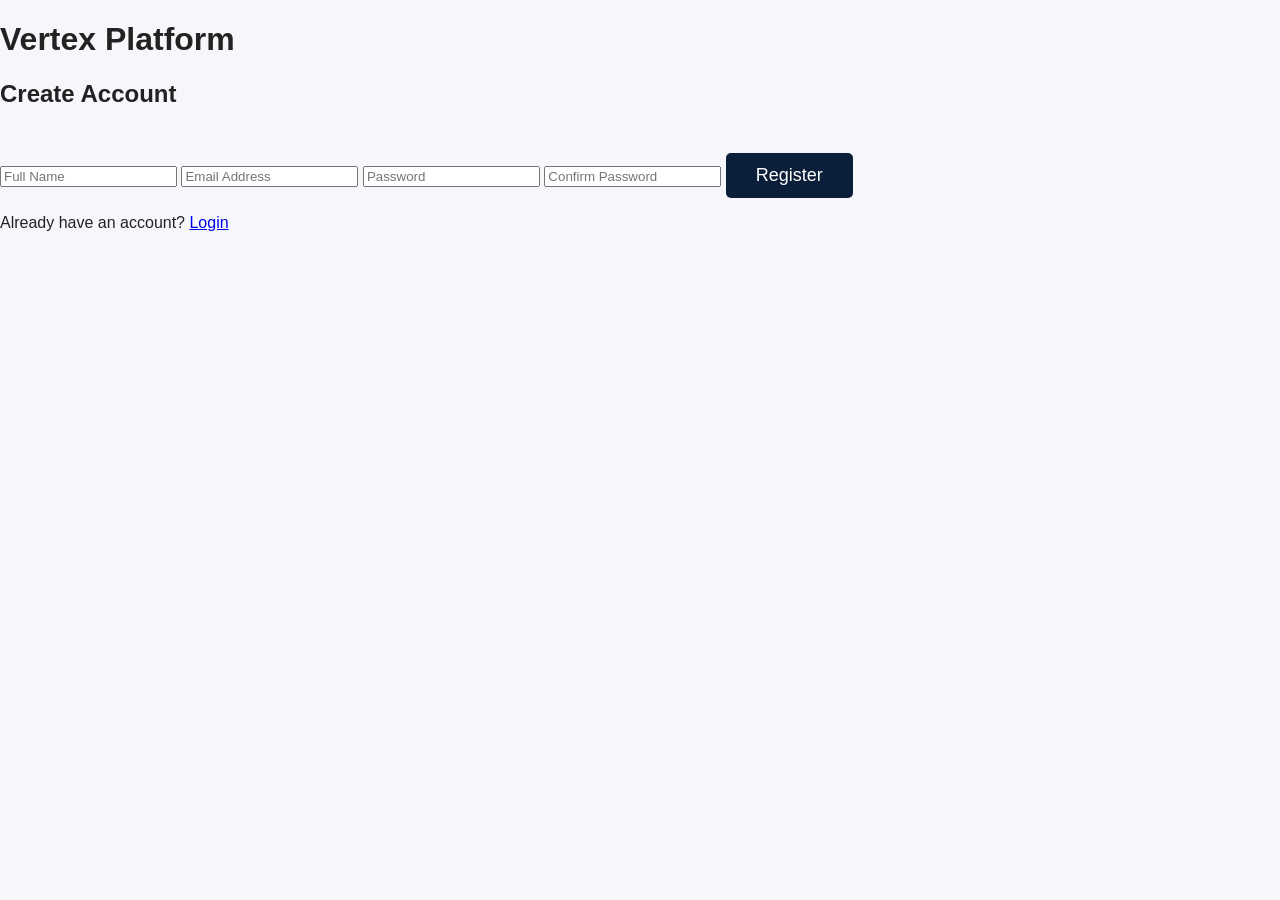
==== Index.html @ 58e6988e "create vertex platform registration page" ====
<!DOCTYPE html>
<html lang="en">
<head>
    <meta charset="UTF-8">
    <meta name="viewport" content="width=device-width, initial-scale=1.0">
    <title>Vertex Platform - Register</title>
    <link rel="stylesheet" href="style.css">
</head>

<body>

    <div class="container">
        <div class="card">
            <h1>Vertex Platform</h1>
            <h2>Create Account</h2>

            <form>
                <input type="text" placeholder="Full Name" required>

                <input type="email" placeholder="Email Address" required>

                <input type="password" placeholder="Password" required>

                <input type="password" placeholder="Confirm Password" required>

                <button type="submit">
                    Register
                </button>
            </form>

            <p>
                Already have an account?
                <a href="login.html">Login</a>
            </p>

        </div>
    </div>

</body>
</html>
---- style.css ----
body {
    font-family: Arial, sans-serif;
    margin: 0;
    padding: 0;
    background: #f5f7fb;
    color: #222;
}

header {
    background: #0b1f3a;
    padding: 20px;
    text-align: center;
}

header h1 {
    color: white;
    margin: 0;
}

nav {
    margin-top: 15px;
}

nav a {
    color: white;
    text-decoration: none;
    margin: 0 15px;
    font-size: 16px;
}

.hero {
    text-align: center;
    padding: 60px 20px;
}

.hero h2 {
    font-size: 36px;
    color: #0b1f3a;
}

.hero p {
    font-size: 18px;
    max-width: 600px;
    margin: auto;
}

button {
    margin-top: 25px;
    padding: 12px 30px;
    border: none;
    background: #0b1f3a;
    color: white;
    font-size: 18px;
    border-radius: 5px;
    cursor: pointer;
}

.features {
    text-align: center;
    padding: 40px 20px;
}

.features div {
    background: white;
    margin: 20px auto;
    padding: 20px;
    max-width: 400px;
    border-radius: 10px;
}

footer {
    background: #0b1f3a;
    color: white;
    text-align: center;
    padding: 15px;
}
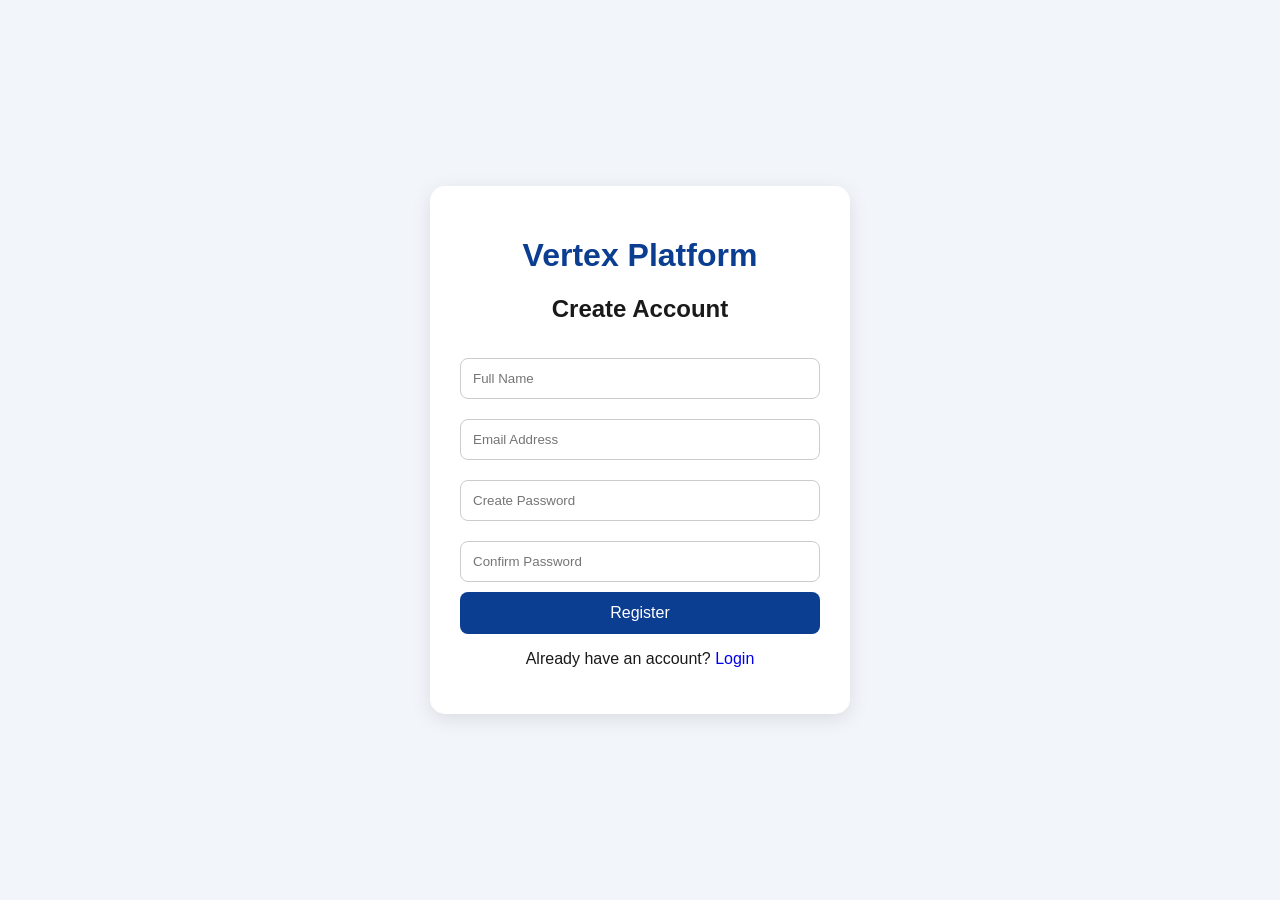
==== commit 3a638d08: "restore vertex platform registration homepage" ====
--- a/Index.html
+++ b/Index.html
@@ -9,32 +9,39 @@
 
 <body>
 
-    <div class="container">
-        <div class="card">
-            <h1>Vertex Platform</h1>
-            <h2>Create Account</h2>
+<div class="container">
 
-            <form>
-                <input type="text" placeholder="Full Name" required>
+    <div class="card">
 
-                <input type="email" placeholder="Email Address" required>
+        <h1>Vertex Platform</h1>
+        <h2>Create Account</h2>
 
-                <input type="password" placeholder="Password" required>
+        <form action="login.html">
 
-                <input type="password" placeholder="Confirm Password" required>
+            <input type="text" placeholder="Full Name" required>
 
-                <button type="submit">
-                    Register
-                </button>
-            </form>
+            <input type="email" placeholder="Email Address" required>
 
-            <p>
-                Already have an account?
-                <a href="login.html">Login</a>
-            </p>
+            <input type="password" placeholder="Create Password" required>
 
-        </div>
+            <input type="password" placeholder="Confirm Password" required>
+
+            <button type="submit">
+                Register
+            </button>
+
+        </form>
+
+        <p>
+            Already have an account?
+            <a href="login.html">Login</a>
+        </p>
+
     </div>
 
+</div>
+
+<script src="script.js"></script>
+
 </body>
-</html>
+</html>
--- a/style.css
+++ b/style.css
@@ -1,76 +1,68 @@
-body {
+* {
+    box-sizing: border-box;
     font-family: Arial, sans-serif;
-    margin: 0;
-    padding: 0;
-    background: #f5f7fb;
-    color: #222;
 }
 
-header {
-    background: #0b1f3a;
-    padding: 20px;
-    text-align: center;
+body {
+    margin: 0;
+    background: #f2f5f9;
+    color: #1a1a1a;
 }
 
-header h1 {
-    color: white;
-    margin: 0;
+.container {
+    min-height: 100vh;
+    display: flex;
+    justify-content: center;
+    align-items: center;
+    padding: 20px;
 }
 
-nav {
-    margin-top: 15px;
+.card {
+    background: white;
+    width: 100%;
+    max-width: 420px;
+    padding: 30px;
+    border-radius: 15px;
+    box-shadow: 0 5px 20px rgba(0,0,0,0.1);
 }
 
-nav a {
+h1 {
+    text-align: center;
+    color: #0b3d91;
+}
+
+h2 {
+    text-align: center;
+    margin-bottom: 25px;
+}
+
+input, select {
+    width: 100%;
+    padding: 12px;
+    margin: 10px 0;
+    border: 1px solid #ccc;
+    border-radius: 8px;
+}
+
+button {
+    width: 100%;
+    padding: 12px;
+    background: #0b3d91;
     color: white;
-    text-decoration: none;
-    margin: 0 15px;
+    border: none;
+    border-radius: 8px;
+    cursor: pointer;
     font-size: 16px;
 }
 
-.hero {
-    text-align: center;
-    padding: 60px 20px;
+button:hover {
+    opacity: 0.9;
 }
 
-.hero h2 {
-    font-size: 36px;
-    color: #0b1f3a;
+a {
+    text-decoration: none;
 }
 
-.hero p {
-    font-size: 18px;
-    max-width: 600px;
-    margin: auto;
-}
-
-button {
-    margin-top: 25px;
-    padding: 12px 30px;
-    border: none;
-    background: #0b1f3a;
-    color: white;
-    font-size: 18px;
-    border-radius: 5px;
-    cursor: pointer;
-}
-
-.features {
+p {
     text-align: center;
-    padding: 40px 20px;
-}
-
-.features div {
-    background: white;
-    margin: 20px auto;
-    padding: 20px;
-    max-width: 400px;
-    border-radius: 10px;
-}
-
-footer {
-    background: #0b1f3a;
-    color: white;
-    text-align: center;
-    padding: 15px;
 }
